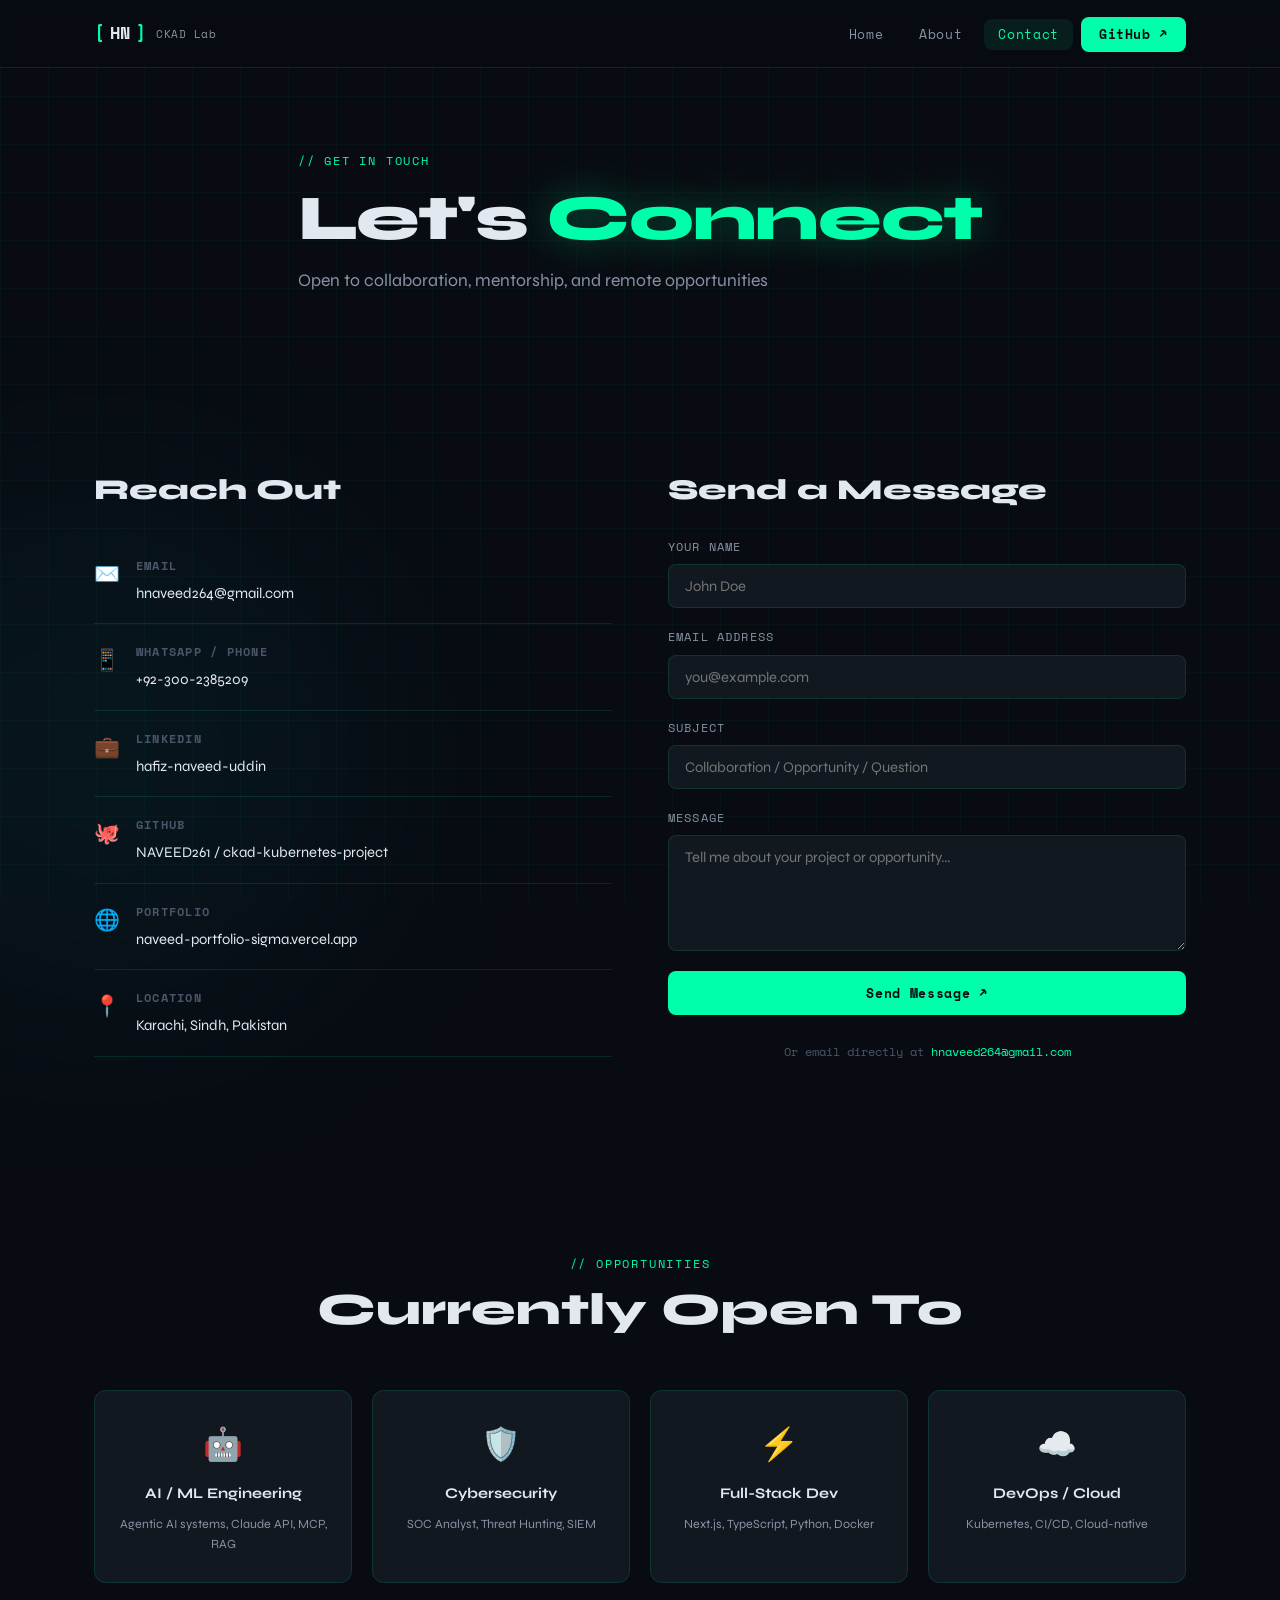
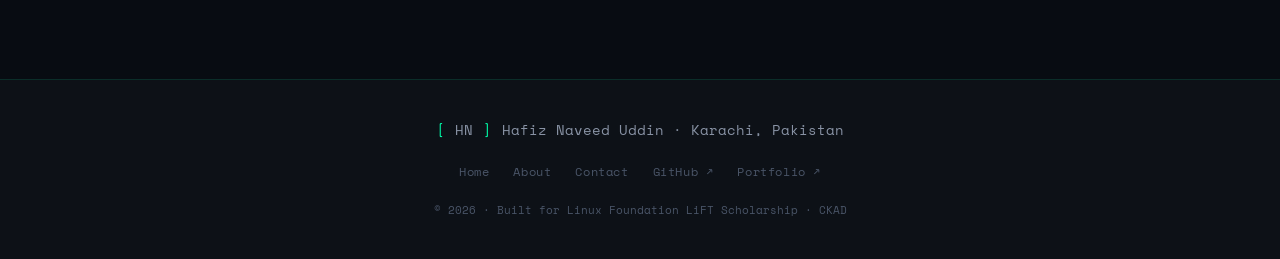
==== contact.html @ 8249a41e "Add: Beautiful website UI - Home, About, Contact pages for Vercel deployment" ====
<!DOCTYPE html>
<html lang="en">
<head>
  <meta charset="UTF-8"/>
  <meta name="viewport" content="width=device-width, initial-scale=1.0"/>
  <title>Contact — Hafiz Naveed Uddin</title>
  <link rel="preconnect" href="https://fonts.googleapis.com">
  <link href="https://fonts.googleapis.com/css2?family=Space+Mono:wght@400;700&family=Syne:wght@400;600;700;800&display=swap" rel="stylesheet">
  <link rel="stylesheet" href="styles.css">
</head>
<body>

  <!-- NAVBAR -->
  <nav class="navbar" id="navbar">
    <div class="nav-inner">
      <a href="index.html" class="nav-logo">
        <span class="logo-bracket">[</span>HN<span class="logo-bracket">]</span>
        <span class="logo-sub">CKAD Lab</span>
      </a>
      <ul class="nav-links">
        <li><a href="index.html" class="nav-link">Home</a></li>
        <li><a href="about.html" class="nav-link">About</a></li>
        <li><a href="contact.html" class="nav-link active">Contact</a></li>
        <li>
          <a href="https://github.com/NAVEED261/ckad-kubernetes-project" target="_blank" class="nav-cta">GitHub ↗</a>
        </li>
      </ul>
      <button class="hamburger" id="hamburger" aria-label="Menu">
        <span></span><span></span><span></span>
      </button>
    </div>
  </nav>

  <!-- PAGE HERO -->
  <section class="page-hero">
    <div class="hero-bg">
      <div class="grid-overlay"></div>
      <div class="glow glow-2"></div>
    </div>
    <div class="page-hero-content animate-in" style="--d:0.1s">
      <span class="section-tag">// Get In Touch</span>
      <h1 class="page-title">Let's <span class="accent-text">Connect</span></h1>
      <p class="page-subtitle">Open to collaboration, mentorship, and remote opportunities</p>
    </div>
  </section>

  <!-- CONTACT CONTENT -->
  <section class="section">
    <div class="container">
      <div class="contact-grid">

        <!-- LEFT: Contact Cards -->
        <div class="contact-info animate-in" style="--d:0.2s">
          <h2 class="section-title" style="font-size:1.8rem;margin-bottom:2rem">Reach Out</h2>

          <div class="contact-card">
            <div class="contact-icon">✉️</div>
            <div>
              <h4>Email</h4>
              <a href="mailto:hnaveed264@gmail.com">hnaveed264@gmail.com</a>
            </div>
          </div>

          <div class="contact-card">
            <div class="contact-icon">📱</div>
            <div>
              <h4>WhatsApp / Phone</h4>
              <a href="https://wa.me/923002385209" target="_blank">+92-300-2385209</a>
            </div>
          </div>

          <div class="contact-card">
            <div class="contact-icon">💼</div>
            <div>
              <h4>LinkedIn</h4>
              <a href="https://www.linkedin.com/in/hafiz-naveed-uddin-96072524b/" target="_blank">hafiz-naveed-uddin</a>
            </div>
          </div>

          <div class="contact-card">
            <div class="contact-icon">🐙</div>
            <div>
              <h4>GitHub</h4>
              <a href="https://github.com/NAVEED261/ckad-kubernetes-project" target="_blank">NAVEED261 / ckad-kubernetes-project</a>
            </div>
          </div>

          <div class="contact-card">
            <div class="contact-icon">🌐</div>
            <div>
              <h4>Portfolio</h4>
              <a href="https://naveed-portfolio-sigma.vercel.app/" target="_blank">naveed-portfolio-sigma.vercel.app</a>
            </div>
          </div>

          <div class="contact-card">
            <div class="contact-icon">📍</div>
            <div>
              <h4>Location</h4>
              <span>Karachi, Sindh, Pakistan</span>
            </div>
          </div>
        </div>

        <!-- RIGHT: Message Form -->
        <div class="contact-form-wrap animate-in" style="--d:0.35s">
          <h2 class="section-title" style="font-size:1.8rem;margin-bottom:2rem">Send a Message</h2>
          <form class="contact-form" id="contactForm">
            <div class="form-group">
              <label for="name">Your Name</label>
              <input type="text" id="name" placeholder="John Doe" required/>
            </div>
            <div class="form-group">
              <label for="email">Email Address</label>
              <input type="email" id="email" placeholder="you@example.com" required/>
            </div>
            <div class="form-group">
              <label for="subject">Subject</label>
              <input type="text" id="subject" placeholder="Collaboration / Opportunity / Question"/>
            </div>
            <div class="form-group">
              <label for="message">Message</label>
              <textarea id="message" rows="5" placeholder="Tell me about your project or opportunity..." required></textarea>
            </div>
            <button type="submit" class="btn-primary btn-full">Send Message ↗</button>
            <p class="form-note">Or email directly at <a href="mailto:hnaveed264@gmail.com">hnaveed264@gmail.com</a></p>
          </form>
          <div class="form-success" id="formSuccess">
            <div class="success-icon">✓</div>
            <h3>Message Sent!</h3>
            <p>Thanks for reaching out. I'll get back to you soon.</p>
          </div>
        </div>

      </div>
    </div>
  </section>

  <!-- OPEN TO -->
  <section class="section open-to">
    <div class="container">
      <div class="section-header">
        <span class="section-tag">// Opportunities</span>
        <h2 class="section-title">Currently Open To</h2>
      </div>
      <div class="open-grid">
        <div class="open-card">
          <span>🤖</span>
          <h4>AI / ML Engineering</h4>
          <p>Agentic AI systems, Claude API, MCP, RAG</p>
        </div>
        <div class="open-card">
          <span>🛡️</span>
          <h4>Cybersecurity</h4>
          <p>SOC Analyst, Threat Hunting, SIEM</p>
        </div>
        <div class="open-card">
          <span>⚡</span>
          <h4>Full-Stack Dev</h4>
          <p>Next.js, TypeScript, Python, Docker</p>
        </div>
        <div class="open-card">
          <span>☁️</span>
          <h4>DevOps / Cloud</h4>
          <p>Kubernetes, CI/CD, Cloud-native</p>
        </div>
      </div>
    </div>
  </section>

  <!-- FOOTER -->
  <footer class="footer">
    <div class="container footer-inner">
      <div class="footer-brand">
        <span class="logo-bracket">[</span>HN<span class="logo-bracket">]</span>
        <span>Hafiz Naveed Uddin · Karachi, Pakistan</span>
      </div>
      <div class="footer-links">
        <a href="index.html">Home</a>
        <a href="about.html">About</a>
        <a href="contact.html">Contact</a>
        <a href="https://github.com/NAVEED261/ckad-kubernetes-project" target="_blank">GitHub ↗</a>
        <a href="https://naveed-portfolio-sigma.vercel.app/" target="_blank">Portfolio ↗</a>
      </div>
      <p class="footer-copy">© 2026 · Built for Linux Foundation LiFT Scholarship · CKAD</p>
    </div>
  </footer>

  <script src="main.js"></script>
</body>
</html>
---- styles.css ----
/* ============================
   CKAD Lab — styles.css
   Dark Futuristic Terminal Theme
   ============================ */

:root {
  --bg: #080c12;
  --bg2: #0d1117;
  --bg3: #111820;
  --border: rgba(0, 255, 170, 0.12);
  --border-hover: rgba(0, 255, 170, 0.35);
  --accent: #00ffaa;
  --accent2: #00ccff;
  --accent-dim: rgba(0, 255, 170, 0.08);
  --text: #e2e8f0;
  --text-dim: #8892a4;
  --text-dimmer: #4a5568;
  --font-display: 'Syne', sans-serif;
  --font-mono: 'Space Mono', monospace;
  --nav-h: 68px;
  --radius: 12px;
  --radius-sm: 8px;
  --shadow: 0 0 40px rgba(0,255,170,0.05);
}

*, *::before, *::after { box-sizing: border-box; margin: 0; padding: 0; }

html { scroll-behavior: smooth; }

body {
  background: var(--bg);
  color: var(--text);
  font-family: var(--font-display);
  line-height: 1.6;
  overflow-x: hidden;
}

a { color: inherit; text-decoration: none; }
img { max-width: 100%; display: block; }

/* ── SCROLLBAR ── */
::-webkit-scrollbar { width: 4px; }
::-webkit-scrollbar-track { background: var(--bg); }
::-webkit-scrollbar-thumb { background: var(--accent); border-radius: 2px; }

/* ── CONTAINER ── */
.container { max-width: 1140px; margin: 0 auto; padding: 0 24px; }

/* ── SECTION ── */
.section { padding: 96px 0; }
.section-header { text-align: center; margin-bottom: 56px; }
.section-tag {
  font-family: var(--font-mono);
  font-size: 0.75rem;
  color: var(--accent);
  letter-spacing: 0.15em;
  text-transform: uppercase;
  display: block;
  margin-bottom: 12px;
}
.section-title {
  font-size: clamp(2rem, 4vw, 2.8rem);
  font-weight: 800;
  line-height: 1.1;
  margin-bottom: 16px;
}
.section-sub { color: var(--text-dim); font-size: 1.05rem; max-width: 540px; margin: 0 auto; }

/* ── ANIMATE IN ── */
.animate-in {
  opacity: 0;
  transform: translateY(28px);
  animation: fadeUp 0.7s cubic-bezier(0.22,1,0.36,1) forwards;
  animation-delay: var(--d, 0s);
}
@keyframes fadeUp {
  to { opacity: 1; transform: translateY(0); }
}

/* ══════════════════════════
   NAVBAR
══════════════════════════ */
.navbar {
  position: fixed;
  top: 0; left: 0; right: 0;
  z-index: 100;
  height: var(--nav-h);
  background: rgba(8,12,18,0.85);
  backdrop-filter: blur(16px);
  border-bottom: 1px solid var(--border);
  transition: all 0.3s ease;
}
.navbar.scrolled {
  background: rgba(8,12,18,0.97);
  box-shadow: 0 4px 32px rgba(0,255,170,0.06);
}
.nav-inner {
  max-width: 1140px;
  margin: 0 auto;
  padding: 0 24px;
  height: 100%;
  display: flex;
  align-items: center;
  justify-content: space-between;
}
.nav-logo {
  font-family: var(--font-mono);
  font-size: 1.05rem;
  font-weight: 700;
  display: flex;
  align-items: center;
  gap: 6px;
  transition: opacity 0.2s;
}
.nav-logo:hover { opacity: 0.8; }
.logo-bracket { color: var(--accent); }
.logo-sub {
  font-size: 0.7rem;
  color: var(--text-dim);
  font-weight: 400;
  margin-left: 4px;
  letter-spacing: 0.05em;
}
.nav-links {
  display: flex;
  align-items: center;
  gap: 8px;
  list-style: none;
}
.nav-link {
  font-family: var(--font-mono);
  font-size: 0.8rem;
  color: var(--text-dim);
  padding: 6px 14px;
  border-radius: var(--radius-sm);
  transition: all 0.2s;
  letter-spacing: 0.05em;
}
.nav-link:hover, .nav-link.active {
  color: var(--accent);
  background: var(--accent-dim);
}
.nav-cta {
  font-family: var(--font-mono);
  font-size: 0.8rem;
  background: var(--accent);
  color: var(--bg);
  padding: 8px 18px;
  border-radius: var(--radius-sm);
  font-weight: 700;
  transition: all 0.2s;
  letter-spacing: 0.05em;
}
.nav-cta:hover { background: #00e699; transform: translateY(-1px); }

.hamburger {
  display: none;
  flex-direction: column;
  gap: 5px;
  background: none;
  border: none;
  cursor: pointer;
  padding: 4px;
}
.hamburger span {
  width: 22px; height: 2px;
  background: var(--text);
  border-radius: 2px;
  transition: all 0.3s;
  display: block;
}

/* ══════════════════════════
   HERO
══════════════════════════ */
.hero {
  min-height: 100vh;
  padding-top: var(--nav-h);
  display: grid;
  grid-template-columns: 1fr 1fr;
  align-items: center;
  gap: 48px;
  max-width: 1140px;
  margin: 0 auto;
  padding-left: 24px;
  padding-right: 24px;
  position: relative;
}
.hero-bg {
  position: fixed;
  inset: 0;
  pointer-events: none;
  z-index: -1;
}
.grid-overlay {
  position: absolute;
  inset: 0;
  background-image:
    linear-gradient(rgba(0,255,170,0.03) 1px, transparent 1px),
    linear-gradient(90deg, rgba(0,255,170,0.03) 1px, transparent 1px);
  background-size: 48px 48px;
}
.glow {
  position: absolute;
  border-radius: 50%;
  filter: blur(120px);
  pointer-events: none;
}
.glow-1 {
  width: 600px; height: 600px;
  background: rgba(0,255,170,0.06);
  top: -200px; right: -100px;
}
.glow-2 {
  width: 500px; height: 500px;
  background: rgba(0,204,255,0.05);
  bottom: -100px; left: -150px;
}

.hero-content { padding: 60px 0; }
.hero-badge {
  display: inline-flex;
  align-items: center;
  gap: 8px;
  font-family: var(--font-mono);
  font-size: 0.72rem;
  color: var(--accent);
  background: var(--accent-dim);
  border: 1px solid var(--border);
  padding: 6px 14px;
  border-radius: 999px;
  letter-spacing: 0.05em;
  margin-bottom: 28px;
}
.badge-dot {
  width: 7px; height: 7px;
  background: var(--accent);
  border-radius: 50%;
  animation: pulse 2s infinite;
}
@keyframes pulse {
  0%,100% { opacity: 1; transform: scale(1); }
  50% { opacity: 0.5; transform: scale(0.8); }
}
.hero-title {
  font-size: clamp(2.8rem, 6vw, 5rem);
  font-weight: 800;
  line-height: 0.95;
  letter-spacing: -0.02em;
  margin-bottom: 24px;
}
.accent-text {
  color: var(--accent);
  text-shadow: 0 0 40px rgba(0,255,170,0.3);
}
.hero-desc {
  color: var(--text-dim);
  font-size: 1.05rem;
  max-width: 480px;
  margin-bottom: 36px;
  line-height: 1.7;
}
.hero-desc strong { color: var(--text); }
.hero-actions {
  display: flex;
  gap: 16px;
  flex-wrap: wrap;
  margin-bottom: 48px;
}
.hero-stats {
  display: flex;
  align-items: center;
  gap: 0;
  background: rgba(255,255,255,0.02);
  border: 1px solid var(--border);
  border-radius: var(--radius);
  padding: 20px 28px;
  width: fit-content;
}
.stat { text-align: center; padding: 0 20px; }
.stat-num {
  display: block;
  font-family: var(--font-mono);
  font-size: 1.8rem;
  font-weight: 700;
  color: var(--accent);
  line-height: 1;
}
.stat-label {
  display: block;
  font-size: 0.7rem;
  color: var(--text-dimmer);
  font-family: var(--font-mono);
  letter-spacing: 0.05em;
  margin-top: 4px;
}
.stat-divider { width: 1px; height: 40px; background: var(--border); }

/* ── BUTTONS ── */
.btn-primary {
  display: inline-flex;
  align-items: center;
  gap: 8px;
  background: var(--accent);
  color: var(--bg);
  font-family: var(--font-mono);
  font-size: 0.82rem;
  font-weight: 700;
  padding: 12px 24px;
  border-radius: var(--radius-sm);
  letter-spacing: 0.05em;
  transition: all 0.2s;
  border: none;
  cursor: pointer;
}
.btn-primary:hover { background: #00e699; transform: translateY(-2px); box-shadow: 0 8px 24px rgba(0,255,170,0.25); }
.btn-ghost {
  display: inline-flex;
  align-items: center;
  gap: 8px;
  background: transparent;
  color: var(--text);
  font-family: var(--font-mono);
  font-size: 0.82rem;
  font-weight: 700;
  padding: 12px 24px;
  border-radius: var(--radius-sm);
  border: 1px solid var(--border);
  letter-spacing: 0.05em;
  transition: all 0.2s;
  cursor: pointer;
}
.btn-ghost:hover { border-color: var(--accent); color: var(--accent); background: var(--accent-dim); }
.btn-full { width: 100%; justify-content: center; }

/* ── TERMINAL ── */
.hero-terminal {
  background: #0d1117;
  border: 1px solid var(--border);
  border-radius: var(--radius);
  overflow: hidden;
  box-shadow: 0 24px 80px rgba(0,0,0,0.5), 0 0 0 1px rgba(0,255,170,0.05);
  font-family: var(--font-mono);
  font-size: 0.8rem;
}
.terminal-header {
  display: flex;
  align-items: center;
  gap: 8px;
  padding: 12px 16px;
  background: #161b22;
  border-bottom: 1px solid var(--border);
}
.t-dot { width: 12px; height: 12px; border-radius: 50%; }
.t-dot.red { background: #ff5f57; }
.t-dot.yellow { background: #febc2e; }
.t-dot.green { background: #28c840; }
.t-title { color: var(--text-dimmer); font-size: 0.72rem; margin-left: auto; }
.terminal-body { padding: 20px; line-height: 2; }
.t-line { display: flex; gap: 10px; }
.t-prompt { color: var(--accent); }
.t-out { color: var(--text-dim); padding-left: 20px; }
.t-green { color: #28c840; padding-left: 20px; }
.t-cursor { animation: blink 1s infinite; }
@keyframes blink { 0%,100% { opacity:1; } 50% { opacity:0; } }

/* ══════════════════════════
   DOMAINS
══════════════════════════ */
.domains { background: var(--bg2); }
.domains-grid {
  display: grid;
  grid-template-columns: repeat(2, 1fr);
  gap: 20px;
}
.domain-card {
  background: var(--bg3);
  border: 1px solid var(--border);
  border-radius: var(--radius);
  padding: 28px;
  transition: all 0.3s ease;
  position: relative;
  overflow: hidden;
}
.domain-card::before {
  content: '';
  position: absolute;
  top: 0; left: 0; right: 0;
  height: 2px;
  background: linear-gradient(90deg, var(--accent), var(--accent2));
  opacity: 0;
  transition: opacity 0.3s;
}
.domain-card:hover { border-color: var(--border-hover); transform: translateY(-4px); box-shadow: var(--shadow); }
.domain-card:hover::before { opacity: 1; }
.domain-card--wide { grid-column: span 2; }
.domain-icon { font-size: 2rem; margin-bottom: 16px; }
.domain-card h3 {
  font-size: 1rem;
  font-weight: 700;
  margin-bottom: 10px;
  color: var(--text);
}
.domain-card p { font-size: 0.88rem; color: var(--text-dim); margin-bottom: 16px; }
.domain-files { display: flex; flex-wrap: wrap; gap: 8px; }
.file-tag {
  font-family: var(--font-mono);
  font-size: 0.68rem;
  background: var(--accent-dim);
  color: var(--accent);
  border: 1px solid var(--border);
  padding: 3px 10px;
  border-radius: 4px;
}

/* ══════════════════════════
   CERTS
══════════════════════════ */
.certs { background: var(--bg); }
.certs-row { display: grid; grid-template-columns: 1fr 1fr; gap: 20px; }
.cert-card {
  display: flex;
  align-items: center;
  gap: 20px;
  background: var(--bg3);
  border: 1px solid var(--border);
  border-radius: var(--radius);
  padding: 24px;
  transition: all 0.3s;
}
.cert-card:hover { border-color: var(--border-hover); box-shadow: var(--shadow); }
.cert-logo {
  width: 52px; height: 52px;
  background: var(--accent);
  color: var(--bg);
  font-family: var(--font-mono);
  font-weight: 700;
  font-size: 1rem;
  border-radius: var(--radius-sm);
  display: flex;
  align-items: center;
  justify-content: center;
  flex-shrink: 0;
}
.cert-info { flex: 1; }
.cert-info h4 { font-size: 0.9rem; font-weight: 700; margin-bottom: 6px; }
.cert-code, .cert-date, .cert-id {
  display: block;
  font-family: var(--font-mono);
  font-size: 0.72rem;
  color: var(--text-dim);
}
.cert-code { color: var(--accent); }
.cert-badge {
  font-family: var(--font-mono);
  font-size: 0.7rem;
  color: #28c840;
  background: rgba(40,200,64,0.1);
  border: 1px solid rgba(40,200,64,0.2);
  padding: 4px 10px;
  border-radius: 999px;
  flex-shrink: 0;
}

/* ══════════════════════════
   CTA SECTION
══════════════════════════ */
.cta-section { background: var(--bg2); }
.cta-box {
  position: relative;
  background: var(--bg3);
  border: 1px solid var(--border-hover);
  border-radius: 20px;
  padding: 72px 56px;
  text-align: center;
  overflow: hidden;
}
.cta-glow {
  position: absolute;
  width: 400px; height: 400px;
  background: radial-gradient(circle, rgba(0,255,170,0.08) 0%, transparent 70%);
  top: 50%; left: 50%;
  transform: translate(-50%,-50%);
  pointer-events: none;
}
.cta-box h2 { font-size: clamp(1.8rem, 3vw, 2.5rem); font-weight: 800; margin-bottom: 16px; }
.cta-box p { color: var(--text-dim); font-size: 1.05rem; max-width: 520px; margin: 0 auto 36px; }
.cta-actions { display: flex; gap: 16px; justify-content: center; flex-wrap: wrap; }

/* ══════════════════════════
   PAGE HERO (About / Contact)
══════════════════════════ */
.page-hero {
  min-height: 42vh;
  padding-top: var(--nav-h);
  display: flex;
  align-items: center;
  position: relative;
}
.page-hero-content {
  max-width: 1140px;
  margin: 0 auto;
  padding: 60px 24px;
  position: relative;
  z-index: 1;
}
.page-title {
  font-size: clamp(2.5rem, 5vw, 4rem);
  font-weight: 800;
  line-height: 1;
  letter-spacing: -0.02em;
  margin: 16px 0;
}
.page-subtitle { color: var(--text-dim); font-size: 1.1rem; }

/* ══════════════════════════
   ABOUT PAGE
══════════════════════════ */
.about-grid {
  display: grid;
  grid-template-columns: 1fr 1fr;
  gap: 56px;
  align-items: start;
}
.about-text p {
  color: var(--text-dim);
  margin-bottom: 16px;
  line-height: 1.8;
  font-size: 0.97rem;
}
.about-text strong { color: var(--text); }
.about-links { display: flex; gap: 16px; margin-top: 28px; flex-wrap: wrap; }

.role-card {
  display: flex;
  gap: 16px;
  background: var(--bg3);
  border: 1px solid var(--border);
  border-radius: var(--radius);
  padding: 20px;
  margin-bottom: 16px;
  transition: all 0.3s;
}
.role-card:hover { border-color: var(--border-hover); transform: translateX(4px); }
.role-icon { font-size: 1.5rem; flex-shrink: 0; }
.role-card h4 { font-size: 0.95rem; font-weight: 700; margin-bottom: 2px; }
.role-card span { font-family: var(--font-mono); font-size: 0.7rem; color: var(--accent); display: block; margin-bottom: 6px; }
.role-card p { font-size: 0.82rem; color: var(--text-dim); }

/* CERTS FULL */
.certs-full { background: var(--bg2); }
.cert-categories { display: flex; flex-direction: column; gap: 40px; }
.cert-category {}
.cat-title {
  font-size: 1rem;
  font-weight: 700;
  display: flex;
  align-items: center;
  gap: 10px;
  margin-bottom: 16px;
  font-family: var(--font-mono);
}
.cat-dot {
  width: 10px; height: 10px;
  border-radius: 50%;
  flex-shrink: 0;
}
.cat-dot.ai { background: #a78bfa; }
.cat-dot.cloud { background: var(--accent); }
.cat-dot.cyber { background: #f87171; }
.cat-dot.data { background: #60a5fa; }
.cert-list { display: flex; flex-direction: column; gap: 8px; }
.cert-item {
  display: grid;
  grid-template-columns: 160px 1fr auto;
  gap: 16px;
  align-items: center;
  background: var(--bg3);
  border: 1px solid var(--border);
  border-radius: var(--radius-sm);
  padding: 12px 16px;
  transition: all 0.2s;
}
.cert-item:hover { border-color: var(--border-hover); }
.cert-item.lf-cert { border-left: 2px solid var(--accent); }
.ci-org {
  font-family: var(--font-mono);
  font-size: 0.7rem;
  color: var(--text-dimmer);
}
.ci-name { font-size: 0.88rem; font-weight: 600; }
.ci-date {
  font-family: var(--font-mono);
  font-size: 0.7rem;
  color: var(--text-dim);
  text-align: right;
  white-space: nowrap;
}
.ci-date em { color: var(--accent); font-style: normal; }

/* ══════════════════════════
   CONTACT PAGE
══════════════════════════ */
.contact-grid {
  display: grid;
  grid-template-columns: 1fr 1fr;
  gap: 56px;
}
.contact-card {
  display: flex;
  align-items: flex-start;
  gap: 16px;
  padding: 18px 0;
  border-bottom: 1px solid var(--border);
}
.contact-icon { font-size: 1.3rem; flex-shrink: 0; margin-top: 2px; }
.contact-card h4 { font-size: 0.78rem; font-family: var(--font-mono); color: var(--text-dimmer); margin-bottom: 4px; letter-spacing: 0.1em; text-transform: uppercase; }
.contact-card a, .contact-card span { font-size: 0.92rem; color: var(--text); transition: color 0.2s; }
.contact-card a:hover { color: var(--accent); }

.contact-form-wrap { }
.contact-form { display: flex; flex-direction: column; gap: 20px; }
.form-group { display: flex; flex-direction: column; gap: 8px; }
.form-group label { font-family: var(--font-mono); font-size: 0.72rem; color: var(--text-dim); letter-spacing: 0.1em; text-transform: uppercase; }
.form-group input, .form-group textarea {
  background: var(--bg3);
  border: 1px solid var(--border);
  border-radius: var(--radius-sm);
  padding: 12px 16px;
  color: var(--text);
  font-family: var(--font-display);
  font-size: 0.92rem;
  transition: border-color 0.2s;
  outline: none;
  resize: vertical;
}
.form-group input:focus, .form-group textarea:focus { border-color: var(--accent); }
.form-note { font-family: var(--font-mono); font-size: 0.72rem; color: var(--text-dimmer); text-align: center; margin-top: 8px; }
.form-note a { color: var(--accent); }
.form-success {
  display: none;
  text-align: center;
  padding: 40px;
  background: var(--bg3);
  border: 1px solid rgba(40,200,64,0.3);
  border-radius: var(--radius);
}
.form-success.show { display: block; }
.success-icon {
  width: 56px; height: 56px;
  background: rgba(40,200,64,0.1);
  border: 1px solid rgba(40,200,64,0.3);
  color: #28c840;
  font-size: 1.5rem;
  border-radius: 50%;
  display: flex;
  align-items: center;
  justify-content: center;
  margin: 0 auto 16px;
}
.form-success h3 { font-size: 1.2rem; margin-bottom: 8px; }
.form-success p { color: var(--text-dim); font-size: 0.9rem; }

.open-to { background: var(--bg); }
.open-grid {
  display: grid;
  grid-template-columns: repeat(4, 1fr);
  gap: 20px;
}
.open-card {
  background: var(--bg3);
  border: 1px solid var(--border);
  border-radius: var(--radius);
  padding: 28px 20px;
  text-align: center;
  transition: all 0.3s;
}
.open-card:hover { border-color: var(--border-hover); transform: translateY(-4px); }
.open-card span { font-size: 2rem; display: block; margin-bottom: 12px; }
.open-card h4 { font-size: 0.92rem; font-weight: 700; margin-bottom: 8px; }
.open-card p { font-size: 0.78rem; color: var(--text-dim); }

/* ══════════════════════════
   FOOTER
══════════════════════════ */
.footer {
  background: var(--bg2);
  border-top: 1px solid var(--border);
  padding: 40px 0;
}
.footer-inner {
  display: flex;
  flex-direction: column;
  align-items: center;
  gap: 20px;
  text-align: center;
}
.footer-brand {
  display: flex;
  align-items: center;
  gap: 10px;
  font-family: var(--font-mono);
  font-size: 0.85rem;
  color: var(--text-dim);
}
.footer-links {
  display: flex;
  flex-wrap: wrap;
  gap: 24px;
  justify-content: center;
}
.footer-links a {
  font-family: var(--font-mono);
  font-size: 0.75rem;
  color: var(--text-dimmer);
  transition: color 0.2s;
  letter-spacing: 0.05em;
}
.footer-links a:hover { color: var(--accent); }
.footer-copy {
  font-family: var(--font-mono);
  font-size: 0.7rem;
  color: var(--text-dimmer);
}

/* ══════════════════════════
   RESPONSIVE
══════════════════════════ */
@media (max-width: 900px) {
  .hero {
    grid-template-columns: 1fr;
    text-align: center;
    padding-top: calc(var(--nav-h) + 20px);
  }
  .hero-desc, .hero-badge { margin-left: auto; margin-right: auto; }
  .hero-actions { justify-content: center; }
  .hero-stats { margin: 0 auto; }
  .hero-terminal { max-width: 540px; margin: 0 auto; }
  .domains-grid { grid-template-columns: 1fr; }
  .domain-card--wide { grid-column: span 1; }
  .certs-row { grid-template-columns: 1fr; }
  .about-grid { grid-template-columns: 1fr; }
  .contact-grid { grid-template-columns: 1fr; }
  .open-grid { grid-template-columns: repeat(2,1fr); }
  .cert-item { grid-template-columns: 1fr; gap: 4px; }
  .ci-date { text-align: left; }
}

@media (max-width: 600px) {
  .nav-links { display: none; }
  .nav-links.open {
    display: flex;
    flex-direction: column;
    position: fixed;
    top: var(--nav-h);
    left: 0; right: 0;
    background: rgba(8,12,18,0.98);
    padding: 20px 24px;
    border-bottom: 1px solid var(--border);
    gap: 8px;
    z-index: 99;
  }
  .hamburger { display: flex; }
  .hero-stats { flex-wrap: wrap; padding: 16px; }
  .open-grid { grid-template-columns: 1fr 1fr; }
  .cta-box { padding: 48px 24px; }
}
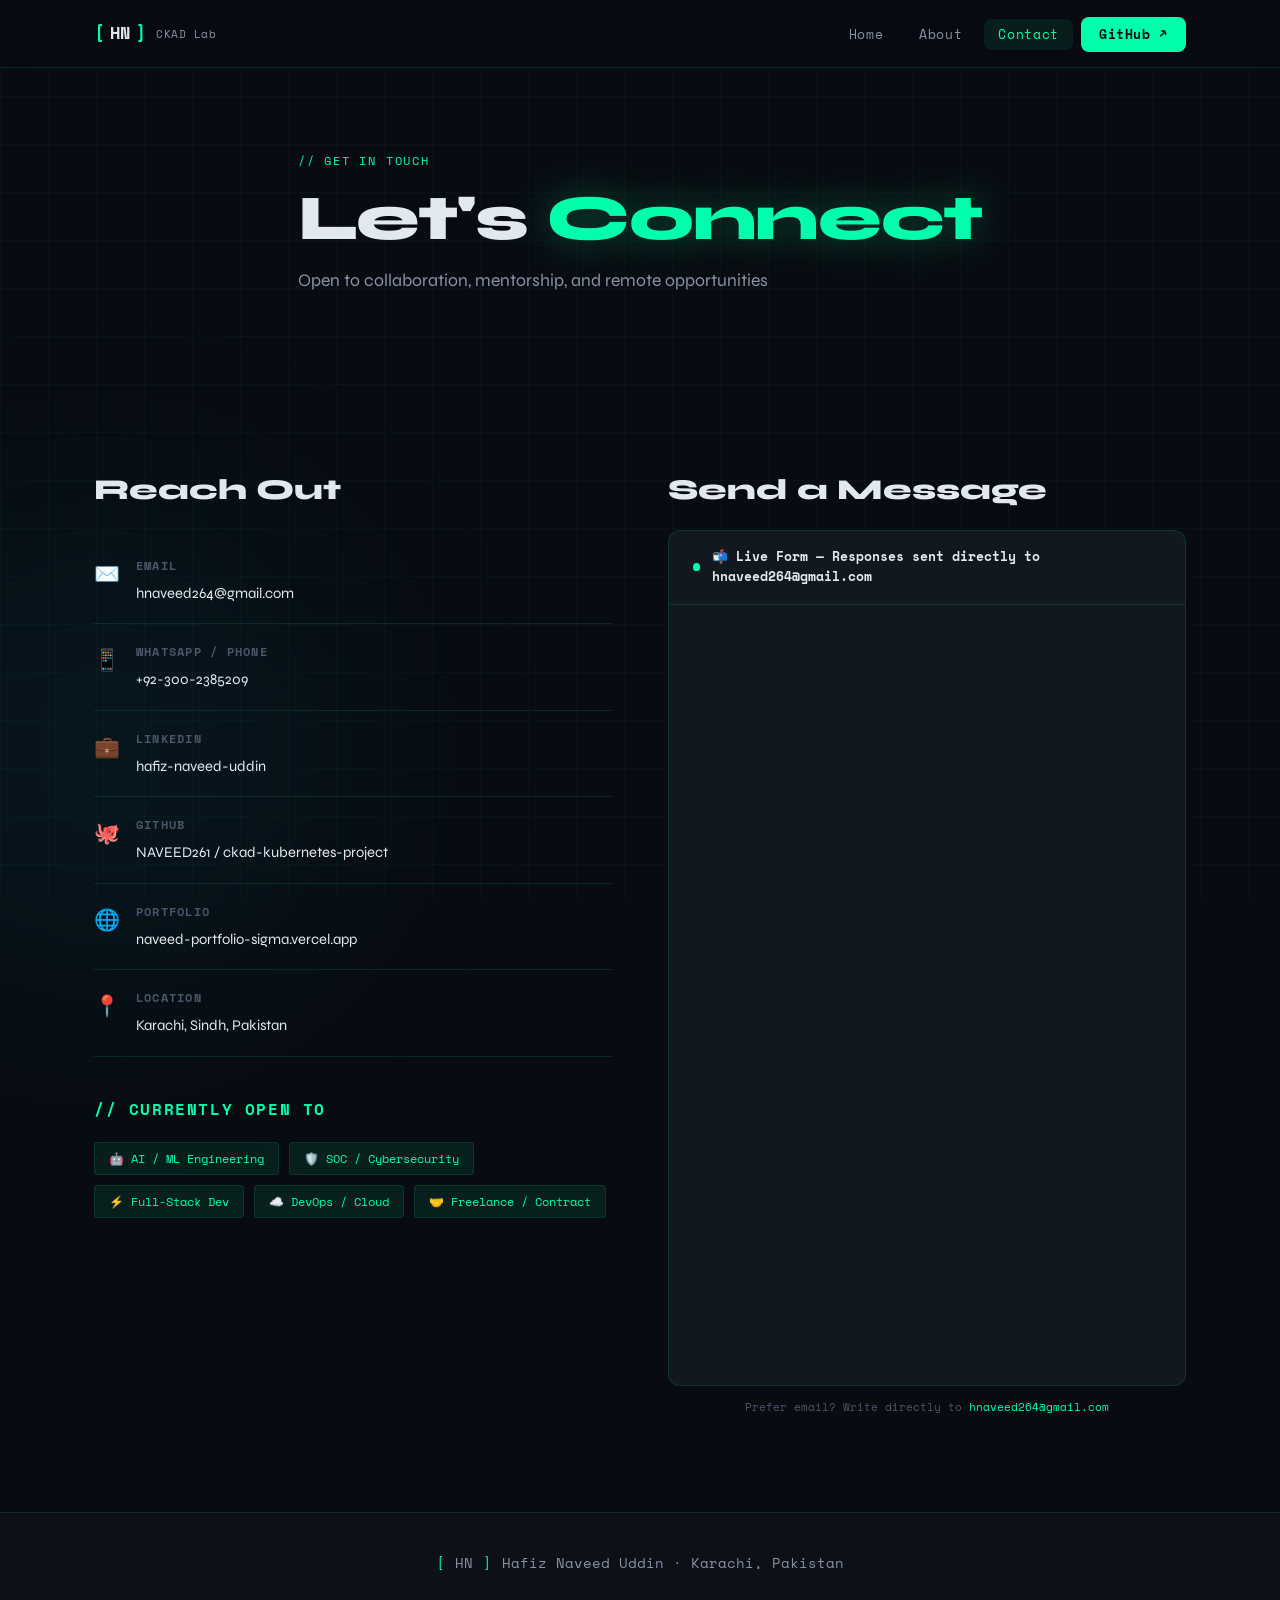
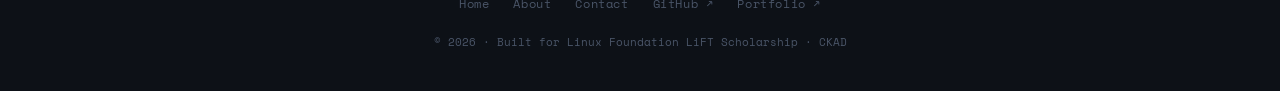
==== commit 8bebdba8: "Update: Contact page now has real Google Form embedded (live responses to Gmail)" ====
--- a/contact.html
+++ b/contact.html
@@ -7,6 +7,57 @@
   <link rel="preconnect" href="https://fonts.googleapis.com">
   <link href="https://fonts.googleapis.com/css2?family=Space+Mono:wght@400;700&family=Syne:wght@400;600;700;800&display=swap" rel="stylesheet">
   <link rel="stylesheet" href="styles.css">
+  <style>
+    .google-form-wrap {
+      background: var(--bg3);
+      border: 1px solid var(--border);
+      border-radius: var(--radius);
+      overflow: hidden;
+      position: relative;
+    }
+    .google-form-wrap iframe {
+      width: 100%;
+      height: 780px;
+      border: none;
+      display: block;
+      background: transparent;
+    }
+    .form-header {
+      padding: 20px 24px 0;
+      border-bottom: 1px solid var(--border);
+      margin-bottom: 0;
+      display: flex;
+      align-items: center;
+      gap: 10px;
+      background: var(--bg3);
+    }
+    .form-header-dot {
+      width: 8px; height: 8px;
+      border-radius: 50%;
+      background: var(--accent);
+      animation: pulse 2s infinite;
+    }
+    .form-header span {
+      font-family: var(--font-mono);
+      font-size: 0.72rem;
+      color: var(--accent);
+      letter-spacing: 0.1em;
+    }
+    .form-header-title {
+      font-family: var(--font-mono);
+      font-size: 0.8rem !important;
+      color: var(--text) !important;
+      font-weight: 700;
+      padding: 16px 24px;
+      border-bottom: 1px solid var(--border);
+      display: flex;
+      align-items: center;
+      gap: 12px;
+    }
+    @media (max-width: 900px) {
+      .google-form-wrap iframe { height: 900px; }
+    }
+  </style>
 </head>
 <body>
 
@@ -100,70 +151,42 @@
               <span>Karachi, Sindh, Pakistan</span>
             </div>
           </div>
+
+          <!-- Open To Section -->
+          <div style="margin-top:2.5rem;">
+            <h3 style="font-size:1rem;font-family:var(--font-mono);color:var(--accent);letter-spacing:0.1em;margin-bottom:1.2rem;">// CURRENTLY OPEN TO</h3>
+            <div style="display:flex;flex-wrap:wrap;gap:10px;">
+              <span class="file-tag" style="font-size:0.75rem;padding:6px 14px;">🤖 AI / ML Engineering</span>
+              <span class="file-tag" style="font-size:0.75rem;padding:6px 14px;">🛡️ SOC / Cybersecurity</span>
+              <span class="file-tag" style="font-size:0.75rem;padding:6px 14px;">⚡ Full-Stack Dev</span>
+              <span class="file-tag" style="font-size:0.75rem;padding:6px 14px;">☁️ DevOps / Cloud</span>
+              <span class="file-tag" style="font-size:0.75rem;padding:6px 14px;">🤝 Freelance / Contract</span>
+            </div>
+          </div>
         </div>
 
-        <!-- RIGHT: Message Form -->
+        <!-- RIGHT: Real Google Form Embedded -->
         <div class="contact-form-wrap animate-in" style="--d:0.35s">
-          <h2 class="section-title" style="font-size:1.8rem;margin-bottom:2rem">Send a Message</h2>
-          <form class="contact-form" id="contactForm">
-            <div class="form-group">
-              <label for="name">Your Name</label>
-              <input type="text" id="name" placeholder="John Doe" required/>
-            </div>
-            <div class="form-group">
-              <label for="email">Email Address</label>
-              <input type="email" id="email" placeholder="you@example.com" required/>
-            </div>
-            <div class="form-group">
-              <label for="subject">Subject</label>
-              <input type="text" id="subject" placeholder="Collaboration / Opportunity / Question"/>
-            </div>
-            <div class="form-group">
-              <label for="message">Message</label>
-              <textarea id="message" rows="5" placeholder="Tell me about your project or opportunity..." required></textarea>
-            </div>
-            <button type="submit" class="btn-primary btn-full">Send Message ↗</button>
-            <p class="form-note">Or email directly at <a href="mailto:hnaveed264@gmail.com">hnaveed264@gmail.com</a></p>
-          </form>
-          <div class="form-success" id="formSuccess">
-            <div class="success-icon">✓</div>
-            <h3>Message Sent!</h3>
-            <p>Thanks for reaching out. I'll get back to you soon.</p>
-          </div>
+          <h2 class="section-title" style="font-size:1.8rem;margin-bottom:1.5rem">Send a Message</h2>
+          <div class="google-form-wrap">
+            <div class="form-header-title">
+              <div class="form-header-dot"></div>
+              📬 Live Form — Responses sent directly to hnaveed264@gmail.com
+            </div>
+            <iframe
+              src="https://docs.google.com/forms/d/e/1FAIpQLSc_e6bVuU6Qo3Y3eO_hSHQrHzmOyMhdcMMmr6nlyo1uF8qpFw/viewform?embedded=true"
+              title="Contact Hafiz Naveed Uddin"
+              loading="lazy"
+              allowfullscreen>
+              Loading form...
+            </iframe>
+          </div>
+          <p style="font-family:var(--font-mono);font-size:0.7rem;color:var(--text-dimmer);text-align:center;margin-top:12px;">
+            Prefer email? Write directly to 
+            <a href="mailto:hnaveed264@gmail.com" style="color:var(--accent);">hnaveed264@gmail.com</a>
+          </p>
         </div>
 
-      </div>
-    </div>
-  </section>
-
-  <!-- OPEN TO -->
-  <section class="section open-to">
-    <div class="container">
-      <div class="section-header">
-        <span class="section-tag">// Opportunities</span>
-        <h2 class="section-title">Currently Open To</h2>
-      </div>
-      <div class="open-grid">
-        <div class="open-card">
-          <span>🤖</span>
-          <h4>AI / ML Engineering</h4>
-          <p>Agentic AI systems, Claude API, MCP, RAG</p>
-        </div>
-        <div class="open-card">
-          <span>🛡️</span>
-          <h4>Cybersecurity</h4>
-          <p>SOC Analyst, Threat Hunting, SIEM</p>
-        </div>
-        <div class="open-card">
-          <span>⚡</span>
-          <h4>Full-Stack Dev</h4>
-          <p>Next.js, TypeScript, Python, Docker</p>
-        </div>
-        <div class="open-card">
-          <span>☁️</span>
-          <h4>DevOps / Cloud</h4>
-          <p>Kubernetes, CI/CD, Cloud-native</p>
-        </div>
       </div>
     </div>
   </section>
